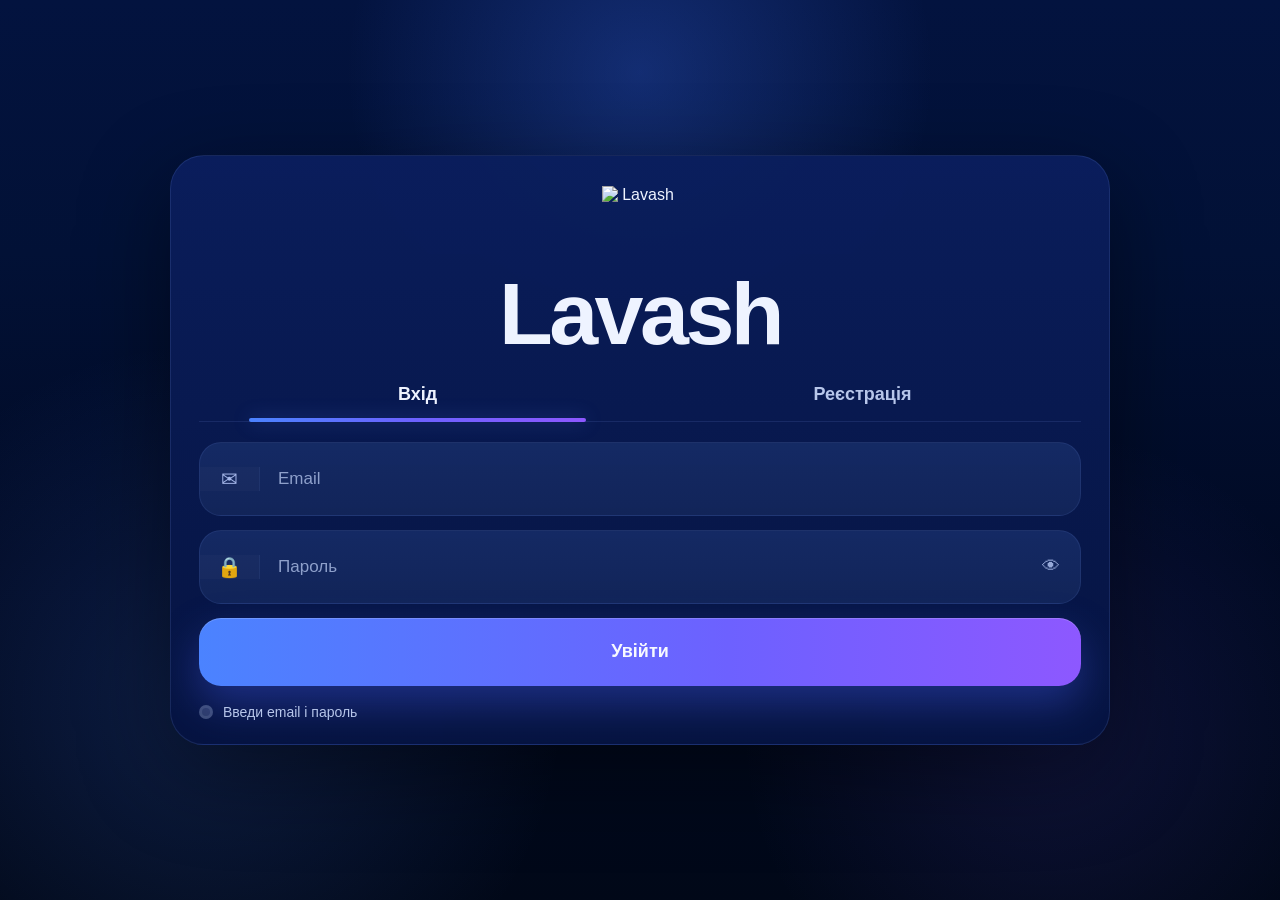
==== pages/index.html @ 44f8c821 "new" ====
<!DOCTYPE html>
<html lang="uk">
<head>
  <meta charset="UTF-8" />
  <meta name="viewport" content="width=device-width, initial-scale=1.0" />
  <title>Lavash Admin — Вхід / Реєстрація</title>

  <link rel="icon" type="image/png" href="../assets/favicon/favicon.png?v=3" />
  <link rel="stylesheet" href="../styles/auth.css?v=3" />

  <script src="https://cdn.jsdelivr.net/npm/@supabase/supabase-js@2"></script>
  <script src="../scripts/config.js?v=3"></script>
  <script defer src="../scripts/auth.js?v=3"></script>
</head>
<body>
  <main class="auth-page">
    <section class="auth-shell">
      <div id="authCard" class="auth-card">
        <div class="auth-card-glow"></div>

        <div id="authBrandZone" class="auth-brand-zone">
          <div class="auth-logo-wrap">
            <img src="../assets/logos/lavash-logo.svg?v=3" alt="Lavash" class="auth-logo" />
          </div>

          <h1 class="auth-brand">Lavash</h1>
          <div id="authSubtitle" class="auth-subtitle hidden"></div>

          <button id="authSignOutBtn" class="auth-signout hidden" type="button">Вийти</button>
        </div>

        <div id="authEnrollHero" class="auth-enroll-hero hidden">
          <div class="auth-enroll-hero-qr-wrap">
            <div id="mfaQrMountHero" class="auth-enroll-hero-qr"></div>
          </div>
        </div>

        <div id="authTabs" class="auth-tabs">
          <button id="tabLoginBtn" class="auth-tab active" type="button" aria-selected="true">Вхід</button>
          <button id="tabRegisterBtn" class="auth-tab" type="button" aria-selected="false">Реєстрація</button>
        </div>

        <section id="authViewLogin" class="auth-view">
          <form id="loginForm" class="auth-form" autocomplete="on">
            <div class="auth-field">
              <div class="auth-input-wrap">
                <div class="auth-icon">✉</div>
                <input
                  id="loginEmailInput"
                  class="auth-input"
                  type="email"
                  placeholder="Email"
                  autocomplete="email"
                  required
                />
              </div>
            </div>

            <div class="auth-field">
              <div class="auth-input-wrap">
                <div class="auth-icon">🔒</div>
                <input
                  id="loginPasswordInput"
                  class="auth-input"
                  type="password"
                  placeholder="Пароль"
                  autocomplete="current-password"
                  required
                />
                <button
                  class="auth-toggle field-toggle"
                  type="button"
                  data-target="loginPasswordInput"
                  aria-label="Показати або приховати пароль"
                >👁</button>
              </div>
            </div>

            <button class="auth-submit" type="submit">Увійти</button>
          </form>
        </section>

        <section id="authViewRegister" class="auth-view hidden">
          <form id="registerForm" class="auth-form" autocomplete="on">
            <div class="auth-field">
              <div class="auth-input-wrap">
                <div class="auth-icon">✉</div>
                <input
                  id="registerEmailInput"
                  class="auth-input"
                  type="email"
                  placeholder="Email"
                  autocomplete="email"
                  required
                />
              </div>
            </div>

            <div class="auth-field">
              <div class="auth-input-wrap">
                <div class="auth-icon">🔒</div>
                <input
                  id="registerPasswordInput"
                  class="auth-input"
                  type="password"
                  placeholder="Пароль"
                  autocomplete="new-password"
                  required
                />
                <button
                  class="auth-toggle field-toggle"
                  type="button"
                  data-target="registerPasswordInput"
                  aria-label="Показати або приховати пароль"
                >👁</button>
              </div>
            </div>

            <div class="auth-field">
              <div class="auth-input-wrap">
                <div class="auth-icon">🔒</div>
                <input
                  id="registerPasswordConfirmInput"
                  class="auth-input"
                  type="password"
                  placeholder="Підтвердження пароля"
                  autocomplete="new-password"
                  required
                />
                <button
                  class="auth-toggle field-toggle"
                  type="button"
                  data-target="registerPasswordConfirmInput"
                  aria-label="Показати або приховати пароль"
                >👁</button>
              </div>
            </div>

            <button class="auth-submit" type="submit">Зареєструватися</button>

            <hr class="auth-divider" />

            <div class="auth-inline-note">
              Вже є акаунт?
              <button id="switchToLoginBtn" class="auth-inline-link" type="button">Увійти</button>
            </div>
          </form>
        </section>

        <section id="authViewEnroll" class="auth-view hidden">
          <div class="auth-panel-head centered auth-panel-head-compact">
            <h2 class="auth-panel-title auth-panel-title-enroll">Підключення двофакторної автентифікації</h2>
            <p class="auth-panel-text auth-panel-text-enroll">Скануй QR або введи ключ вручну.</p>
          </div>

          <div class="auth-enroll-secret-wrap">
            <div class="auth-secret-card auth-secret-card-center">
              <div class="auth-secret-label">Секретний ключ</div>
              <div id="mfaSecretText" class="auth-secret-value"></div>
            </div>
          </div>

          <form id="mfaEnrollForm" class="auth-form auth-form-enroll" autocomplete="off">
            <div class="otp-section otp-section-enroll">
              <div class="otp-label">Код підтвердження</div>

              <div id="mfaEnrollOtp" class="otp-inputs otp-inputs-enroll" data-otp-group="enroll">
                <input class="otp-input" type="text" inputmode="numeric" maxlength="1" autocomplete="one-time-code" />
                <input class="otp-input" type="text" inputmode="numeric" maxlength="1" />
                <input class="otp-input" type="text" inputmode="numeric" maxlength="1" />
                <input class="otp-input" type="text" inputmode="numeric" maxlength="1" />
                <input class="otp-input" type="text" inputmode="numeric" maxlength="1" />
                <input class="otp-input" type="text" inputmode="numeric" maxlength="1" />
              </div>

              <input id="mfaEnrollCodeInput" type="hidden" />
            </div>

            <div class="auth-action-row auth-action-row-symmetric">
              <button id="enrollBackBtn" class="auth-secondary-btn" type="button">Назад</button>
              <button class="auth-submit" type="submit">Підтвердити і завершити</button>
            </div>
          </form>
        </section>

        <section id="authViewVerify" class="auth-view hidden">
          <div class="auth-panel-head centered">
            <h2 class="auth-panel-title">Підтвердження входу</h2>
            <p class="auth-panel-text">Введи 6-значний код із застосунку автентифікації.</p>
          </div>

          <form id="mfaVerifyForm" class="auth-form" autocomplete="off">
            <div class="otp-section centered">
              <div id="mfaVerifyOtp" class="otp-inputs otp-inputs-verify" data-otp-group="verify">
                <input class="otp-input" type="text" inputmode="numeric" maxlength="1" autocomplete="one-time-code" />
                <input class="otp-input" type="text" inputmode="numeric" maxlength="1" />
                <input class="otp-input" type="text" inputmode="numeric" maxlength="1" />
                <input class="otp-input" type="text" inputmode="numeric" maxlength="1" />
                <input class="otp-input" type="text" inputmode="numeric" maxlength="1" />
                <input class="otp-input" type="text" inputmode="numeric" maxlength="1" />
              </div>

              <input id="mfaVerifyCodeInput" type="hidden" />
            </div>

            <div class="auth-action-row auth-action-row-symmetric">
              <button id="verifyBackBtn" class="auth-secondary-btn" type="button">Назад</button>
              <button class="auth-submit" type="submit">Підтвердити</button>
            </div>
          </form>
        </section>

        <section id="authViewBlocked" class="auth-view hidden">
          <div class="auth-panel-head centered">
            <h2 class="auth-panel-title auth-blocked-title">Доступ заборонено</h2>
            <p id="blockedMessage" class="auth-panel-text auth-blocked-text">
              Ваш акаунт не має дозволу на доступ до системи.
            </p>
          </div>

          <div class="auth-action-row single">
            <button id="blockedBackBtn" class="auth-secondary-btn" type="button">Вийти</button>
          </div>
        </section>

        <div class="auth-status">
          <span id="authStatusDot" class="auth-status-dot"></span>
          <span id="authStatusText" class="auth-status-text">Введи email і пароль</span>
        </div>
      </div>
    </section>
  </main>
</body>
</html>
---- styles/auth.css ----
:root {
  --bg-1: #020c2b;
  --bg-2: #041848;
  --card-1: rgba(8, 24, 76, 0.94);
  --card-2: rgba(6, 18, 57, 0.96);
  --line: rgba(112, 143, 224, 0.16);
  --line-strong: rgba(122, 158, 255, 0.34);
  --text-main: #eef3ff;
  --text-soft: #b7c6ea;
  --text-dim: #8190bb;
  --accent-1: #4b83ff;
  --accent-2: #6d61ff;
  --accent-3: #8d58ff;
  --danger: #ff5b7b;
  --ok: #2dd68b;
  --shadow: 0 28px 90px rgba(0, 0, 0, 0.42);
  --radius-xl: 34px;
  --radius-lg: 22px;
  --radius-md: 18px;
}

* {
  box-sizing: border-box;
}

html,
body {
  min-height: 100%;
  margin: 0;
}

body {
  font-family: Inter, Arial, sans-serif;
  color: var(--text-main);
  background:
    radial-gradient(circle at 50% 8%, rgba(62, 114, 255, 0.28), transparent 28%),
    radial-gradient(circle at 16% 78%, rgba(75, 132, 255, 0.17), transparent 28%),
    radial-gradient(circle at 82% 82%, rgba(110, 90, 255, 0.12), transparent 24%),
    linear-gradient(180deg, #03133f 0%, #021136 28%, #010a24 62%, #010818 100%);
  overflow-x: hidden;
}

.hidden {
  display: none !important;
}

.auth-page {
  min-height: 100vh;
  display: grid;
  place-items: center;
  padding: 20px;
}

.auth-shell {
  width: min(100%, 940px);
}

.auth-card {
  position: relative;
  padding: 26px 28px 22px;
  border-radius: var(--radius-xl);
  background: linear-gradient(180deg, rgba(10, 30, 93, 0.97), rgba(6, 20, 65, 0.98));
  border: 1px solid var(--line);
  box-shadow: var(--shadow);
  overflow: hidden;
  animation: cardIn 0.45s ease-out;
}

.auth-card.enroll-mode {
  padding-top: 18px;
}

.auth-card-glow {
  display: none;
}

.auth-brand-zone {
  position: relative;
  padding-top: 4px;
  padding-bottom: 14px;
  text-align: center;
  animation: fadeUp 0.5s ease-out;
}

.auth-brand-zone.hidden {
  display: none !important;
}

.auth-logo-wrap {
  width: 76px;
  height: 76px;
  margin: 0 auto 10px;
  display: grid;
  place-items: center;
}

.auth-logo {
  width: 76px;
  height: 76px;
  display: block;
  object-fit: contain;
}

.auth-brand {
  margin: 0;
  font-size: clamp(56px, 7vw, 88px);
  line-height: 0.95;
  font-weight: 900;
  letter-spacing: -0.04em;
}

.auth-subtitle {
  display: none !important;
}

.auth-signout {
  position: absolute;
  top: 4px;
  right: 0;
  border: 1px solid rgba(119, 147, 221, 0.2);
  background: linear-gradient(180deg, rgba(34, 57, 110, 0.96), rgba(24, 42, 85, 0.96));
  color: var(--text-main);
  min-height: 42px;
  padding: 0 16px;
  border-radius: 14px;
  font-size: 14px;
  font-weight: 700;
  cursor: pointer;
  z-index: 4;
}

.auth-signout.hidden {
  display: none !important;
}

.auth-enroll-hero {
  display: none;
  justify-items: center;
  padding: 8px 0 18px;
  animation: fadeUp 0.35s ease-out;
}

.auth-enroll-hero:not(.hidden) {
  display: grid !important;
}

.auth-enroll-hero-qr-wrap {
  position: relative;
  width: 300px;
  height: 300px;
  display: grid;
  place-items: center;
  border-radius: 26px;
  background:
    radial-gradient(circle at center, rgba(112, 135, 255, 0.26), rgba(112, 135, 255, 0.04) 56%, transparent 72%),
    linear-gradient(180deg, rgba(17, 34, 82, 0.74), rgba(12, 24, 61, 0.44));
  border: 1px solid rgba(122, 157, 255, 0.14);
  box-shadow:
    0 0 0 1px rgba(122, 157, 255, 0.06),
    0 20px 50px rgba(0, 0, 0, 0.25);
}

.auth-enroll-hero-qr-wrap::before,
.auth-enroll-hero-qr-wrap::after {
  content: "";
  position: absolute;
  width: 2px;
  height: 88px;
  background: linear-gradient(180deg, transparent, rgba(110, 146, 255, 0.9), transparent);
  top: 50%;
  transform: translateY(-50%);
  filter: drop-shadow(0 0 8px rgba(110, 146, 255, 0.7));
}

.auth-enroll-hero-qr-wrap::before {
  left: -26px;
}

.auth-enroll-hero-qr-wrap::after {
  right: -26px;
}

.auth-enroll-hero-qr {
  width: 100%;
  display: flex;
  align-items: center;
  justify-content: center;
}

.auth-tabs {
  display: grid;
  grid-template-columns: 1fr 1fr;
  gap: 24px;
  align-items: end;
  padding: 4px 8px 0;
  margin-bottom: 10px;
  border-bottom: 1px solid rgba(113, 143, 224, 0.15);
  animation: fadeUp 0.55s ease-out;
}

.auth-tab {
  position: relative;
  appearance: none;
  border: 0;
  background: transparent;
  color: var(--text-soft);
  padding: 10px 8px 16px;
  font-size: 18px;
  font-weight: 700;
  cursor: pointer;
  transition: color 0.2s ease;
}

.auth-tab.active {
  color: var(--text-main);
}

.auth-tab.active::after {
  content: "";
  position: absolute;
  left: 10%;
  right: 10%;
  bottom: -1px;
  height: 4px;
  border-radius: 999px;
  background: linear-gradient(90deg, var(--accent-1), var(--accent-2), var(--accent-3));
  box-shadow: 0 0 18px rgba(93, 122, 255, 0.36);
}

.auth-view {
  padding-top: 10px;
  animation: fadeUp 0.28s ease-out;
}

.auth-form {
  display: grid;
  gap: 14px;
}

.auth-form-enroll {
  gap: 18px;
}

.auth-field {
  display: block;
}

.auth-input-wrap {
  display: flex;
  align-items: center;
  min-height: 72px;
  border-radius: 22px;
  background: linear-gradient(180deg, rgba(21, 43, 101, 0.96), rgba(18, 37, 89, 0.98));
  border: 1px solid rgba(114, 147, 232, 0.12);
  overflow: hidden;
  transition: border-color 0.2s ease, box-shadow 0.2s ease, transform 0.2s ease;
}

.auth-input-wrap:focus-within {
  border-color: var(--line-strong);
  box-shadow: 0 0 0 1px rgba(124, 154, 255, 0.2), 0 14px 34px rgba(59, 92, 188, 0.18);
  transform: translateY(-1px);
}

.auth-icon {
  width: 60px;
  min-width: 60px;
  display: grid;
  place-items: center;
  font-size: 20px;
  color: #a6b8ea;
  background: rgba(255, 255, 255, 0.02);
  border-right: 1px solid rgba(114, 147, 232, 0.08);
}

.auth-input {
  width: 100%;
  height: 72px;
  border: 0;
  outline: none;
  background: transparent;
  color: var(--text-main);
  font-size: 17px;
  padding: 0 18px;
}

.auth-input::placeholder {
  color: #8ea0cb;
}

.auth-toggle {
  appearance: none;
  border: 0;
  background: transparent;
  color: #97aad9;
  width: 58px;
  min-width: 58px;
  height: 72px;
  font-size: 18px;
  cursor: pointer;
}

.auth-submit,
.auth-secondary-btn {
  appearance: none;
  border: 0;
  min-height: 68px;
  border-radius: 22px;
  font-size: 18px;
  font-weight: 800;
  cursor: pointer;
  transition: transform 0.18s ease, box-shadow 0.18s ease, opacity 0.18s ease;
}

.auth-submit:hover,
.auth-secondary-btn:hover,
.auth-signout:hover {
  transform: translateY(-1px);
}

.auth-submit {
  color: #f7f9ff;
  background: linear-gradient(90deg, var(--accent-1), var(--accent-2) 60%, var(--accent-3));
  box-shadow: 0 18px 42px rgba(73, 97, 255, 0.34), inset 0 1px 0 rgba(255, 255, 255, 0.18);
}

.auth-secondary-btn {
  color: var(--text-main);
  background: linear-gradient(180deg, rgba(39, 58, 104, 0.96), rgba(29, 45, 82, 0.96));
  border: 1px solid rgba(113, 145, 224, 0.15);
  padding: 0 24px;
  box-shadow: inset 0 1px 0 rgba(255, 255, 255, 0.05);
}

.auth-divider {
  margin: 2px 0 0;
  border: 0;
  border-top: 1px solid rgba(111, 145, 224, 0.14);
}

.auth-inline-note {
  text-align: center;
  color: var(--text-soft);
  font-size: 15px;
}

.auth-inline-link {
  appearance: none;
  border: 0;
  background: transparent;
  color: #82a0ff;
  font: inherit;
  font-weight: 700;
  cursor: pointer;
  padding: 0;
}

.auth-panel-head {
  margin-bottom: 18px;
}

.auth-panel-head.centered {
  text-align: center;
}

.auth-panel-head-compact {
  margin-bottom: 16px;
}

.auth-panel-title {
  margin: 0 0 10px;
  font-size: clamp(28px, 3.8vw, 42px);
  line-height: 1.1;
  font-weight: 900;
}

.auth-panel-title-enroll {
  font-size: clamp(22px, 3vw, 34px);
  margin-bottom: 8px;
}

.auth-panel-text {
  margin: 0;
  color: var(--text-soft);
  font-size: 15px;
  line-height: 1.65;
}

.auth-panel-text-enroll {
  font-size: 15px;
}

.auth-enroll-secret-wrap {
  display: grid;
  justify-items: center;
  margin-bottom: 2px;
}

.auth-secret-card {
  border-radius: 24px;
  background: linear-gradient(180deg, rgba(19, 38, 92, 0.96), rgba(13, 28, 72, 0.98));
  border: 1px solid rgba(116, 150, 240, 0.14);
  padding: 18px;
}

.auth-secret-card-center {
  width: min(100%, 640px);
  padding: 16px 20px;
}

.auth-secret-label {
  color: var(--text-dim);
  font-size: 14px;
  margin-bottom: 10px;
}

.auth-secret-value {
  color: #f1f5ff;
  font-size: 14px;
  line-height: 1.6;
  font-weight: 800;
  letter-spacing: 0.04em;
  word-break: break-word;
  overflow-wrap: anywhere;
}

#mfaQrMountHero {
  width: 100%;
}

.auth-qr-image,
.auth-qr-svg,
#mfaQrMountHero img,
#mfaQrMountHero svg {
  display: block;
  width: 220px;
  max-width: 220px;
  height: 220px;
  max-height: 220px;
  object-fit: contain;
  margin: 0 auto;
  background: #ffffff;
  border-radius: 16px;
  padding: 10px;
  box-shadow: 0 10px 32px rgba(0, 0, 0, 0.25);
}

.otp-section {
  display: grid;
  gap: 12px;
}

.otp-section.centered {
  justify-items: center;
}

.otp-section-enroll {
  justify-items: center;
  width: 100%;
}

.otp-section-enroll .otp-label {
  width: min(100%, 640px);
  text-align: left;
}

.otp-label {
  color: var(--text-soft);
  font-size: 15px;
  font-weight: 700;
}

.otp-inputs {
  display: grid;
  gap: 10px;
}

.otp-inputs-enroll {
  grid-template-columns: repeat(6, 62px);
  justify-content: center;
  width: 100%;
}

.otp-inputs-verify {
  grid-template-columns: repeat(6, 64px);
  justify-content: center;
}

.otp-input {
  width: 100%;
  height: 62px;
  border-radius: 14px;
  border: 1px solid rgba(123, 156, 255, 0.26);
  outline: none;
  background: linear-gradient(180deg, rgba(16, 33, 81, 0.98), rgba(11, 24, 61, 0.99));
  color: #f4f7ff;
  text-align: center;
  font-size: 31px;
  font-weight: 800;
  box-shadow: inset 0 0 0 1px rgba(255, 255, 255, 0.02);
  transition: border-color 0.18s ease, box-shadow 0.18s ease, transform 0.18s ease;
}

.otp-input:focus {
  border-color: #76a2ff;
  box-shadow: 0 0 0 1px rgba(118, 162, 255, 0.34), 0 0 24px rgba(70, 112, 255, 0.2);
  transform: translateY(-1px);
}

.auth-action-row {
  display: grid;
  gap: 14px;
  align-items: stretch;
}

.auth-action-row-symmetric {
  grid-template-columns: minmax(0, 1fr) minmax(0, 1fr);
  width: min(100%, 640px);
  margin: 0 auto;
  align-items: stretch;
}

.auth-action-row.single {
  grid-template-columns: 1fr;
}

.auth-action-row-symmetric .auth-secondary-btn,
.auth-action-row-symmetric .auth-submit {
  width: 100%;
  min-width: 0;
}

.auth-blocked-title {
  color: #ffd8df;
}

.auth-blocked-text {
  color: #f0c5cf;
}

.auth-status {
  display: flex;
  align-items: center;
  gap: 10px;
  margin-top: 16px;
  color: var(--text-soft);
  font-size: 14px;
  line-height: 1.45;
}

.auth-status-dot {
  width: 14px;
  height: 14px;
  min-width: 14px;
  border-radius: 999px;
  background: rgba(165, 180, 220, 0.24);
  box-shadow: inset 0 0 0 3px rgba(140, 155, 195, 0.18);
}

.auth-status-dot.ok {
  background: rgba(40, 209, 124, 0.95);
  box-shadow: 0 0 14px rgba(40, 209, 124, 0.42);
}

.auth-status-dot.error {
  background: rgba(255, 75, 110, 0.95);
  box-shadow: 0 0 14px rgba(255, 75, 110, 0.36);
}

.auth-card input:-webkit-autofill,
.auth-card input:-webkit-autofill:hover,
.auth-card input:-webkit-autofill:focus,
.auth-card input:-webkit-autofill:active {
  -webkit-text-fill-color: #eef3ff !important;
  caret-color: #eef3ff !important;
  -webkit-box-shadow: 0 0 0 1000px #132554 inset !important;
  box-shadow: 0 0 0 1000px #132554 inset !important;
  transition: background-color 99999s ease-in-out 0s !important;
  border-radius: 0 !important;
}

.auth-tab:focus,
.auth-submit:focus,
.auth-secondary-btn:focus,
.auth-toggle:focus,
.auth-input:focus,
.auth-inline-link:focus,
.auth-signout:focus {
  outline: none;
}

@keyframes cardIn {
  from {
    opacity: 0;
    transform: translateY(10px) scale(0.985);
  }
  to {
    opacity: 1;
    transform: translateY(0) scale(1);
  }
}

@keyframes fadeUp {
  from {
    opacity: 0;
    transform: translateY(8px);
  }
  to {
    opacity: 1;
    transform: translateY(0);
  }
}

@media (max-width: 860px) {
  .auth-page {
    padding: 14px;
  }

  .auth-card {
    padding: 18px 16px 16px;
    border-radius: 28px;
  }

  .auth-logo,
  .auth-logo-wrap {
    width: 58px;
    height: 58px;
  }

  .auth-brand {
    font-size: clamp(44px, 12vw, 60px);
  }

  .auth-signout {
    position: static;
    margin: 12px auto 0;
    display: inline-flex;
    align-items: center;
    justify-content: center;
  }

  .auth-enroll-hero-qr-wrap {
    width: 240px;
    height: 240px;
  }

  .auth-qr-image,
  .auth-qr-svg,
  #mfaQrMountHero img,
  #mfaQrMountHero svg {
    width: 180px;
    max-width: 180px;
    height: 180px;
    max-height: 180px;
  }

  .otp-inputs-enroll,
  .otp-inputs-verify {
    grid-template-columns: repeat(6, minmax(40px, 1fr));
    gap: 8px;
    width: 100%;
  }

  .otp-input {
    height: 56px;
    font-size: 26px;
  }

  .auth-action-row-symmetric {
    grid-template-columns: 1fr;
    width: 100%;
  }

  .auth-submit,
  .auth-secondary-btn {
    min-height: 60px;
    font-size: 17px;
  }
}
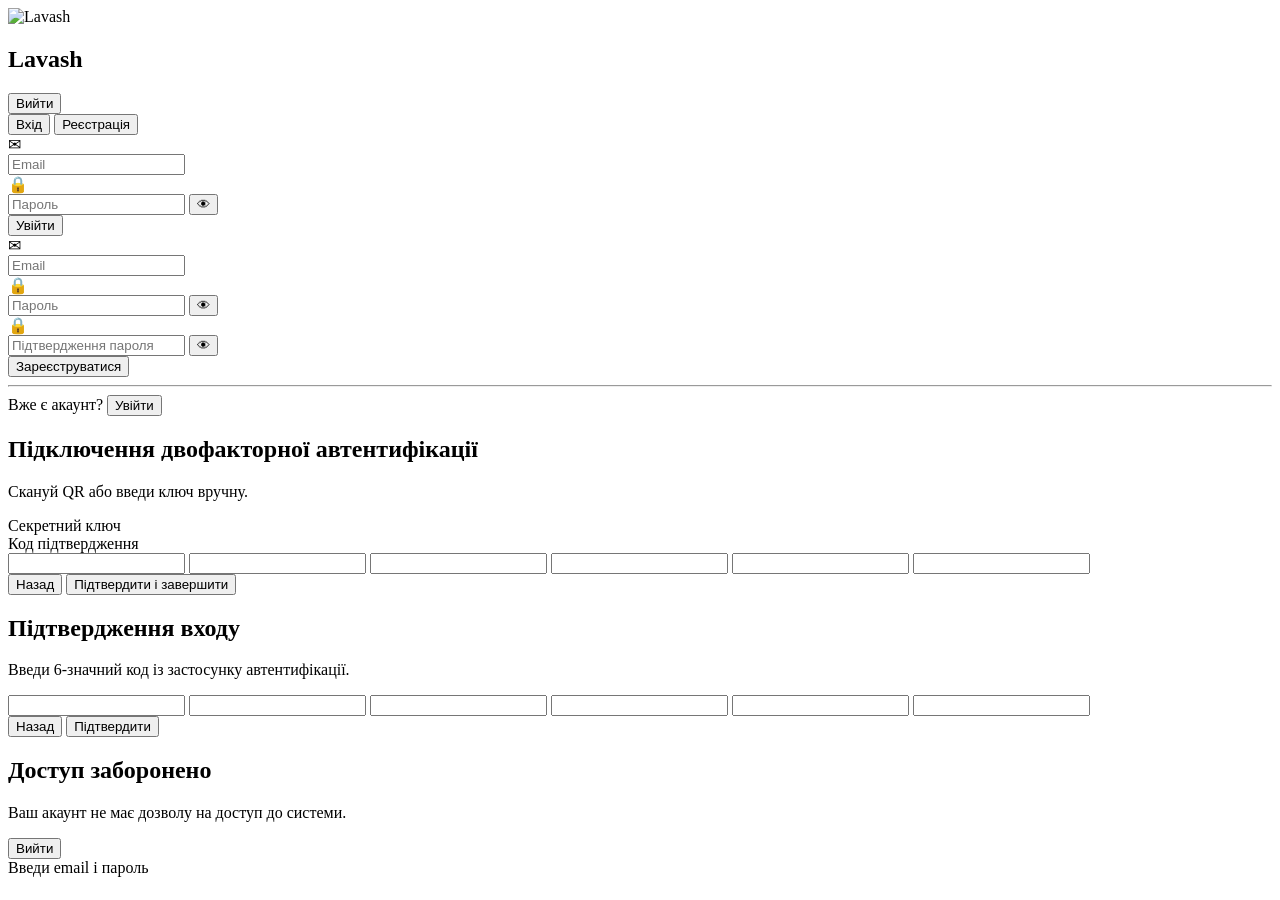
==== commit 861caaa8: "Update index.html" ====
--- a/pages/index.html
+++ b/pages/index.html
@@ -5,12 +5,12 @@
   <meta name="viewport" content="width=device-width, initial-scale=1.0" />
   <title>Lavash Admin — Вхід / Реєстрація</title>
 
-  <link rel="icon" type="image/png" href="../assets/favicon/favicon.png?v=3" />
-  <link rel="stylesheet" href="../styles/auth.css?v=3" />
+  <link rel="icon" type="image/png" href="/lavash-admin/assets/favicon/favicon.png?v=4" />
+  <link rel="stylesheet" href="/lavash-admin/styles/auth.css?v=4" />
 
   <script src="https://cdn.jsdelivr.net/npm/@supabase/supabase-js@2"></script>
-  <script src="../scripts/config.js?v=3"></script>
-  <script defer src="../scripts/auth.js?v=3"></script>
+  <script src="/lavash-admin/scripts/config.js?v=4"></script>
+  <script defer src="/lavash-admin/scripts/auth.js?v=4"></script>
 </head>
 <body>
   <main class="auth-page">
@@ -231,4 +231,4 @@
     </section>
   </main>
 </body>
-</html>+</html>
